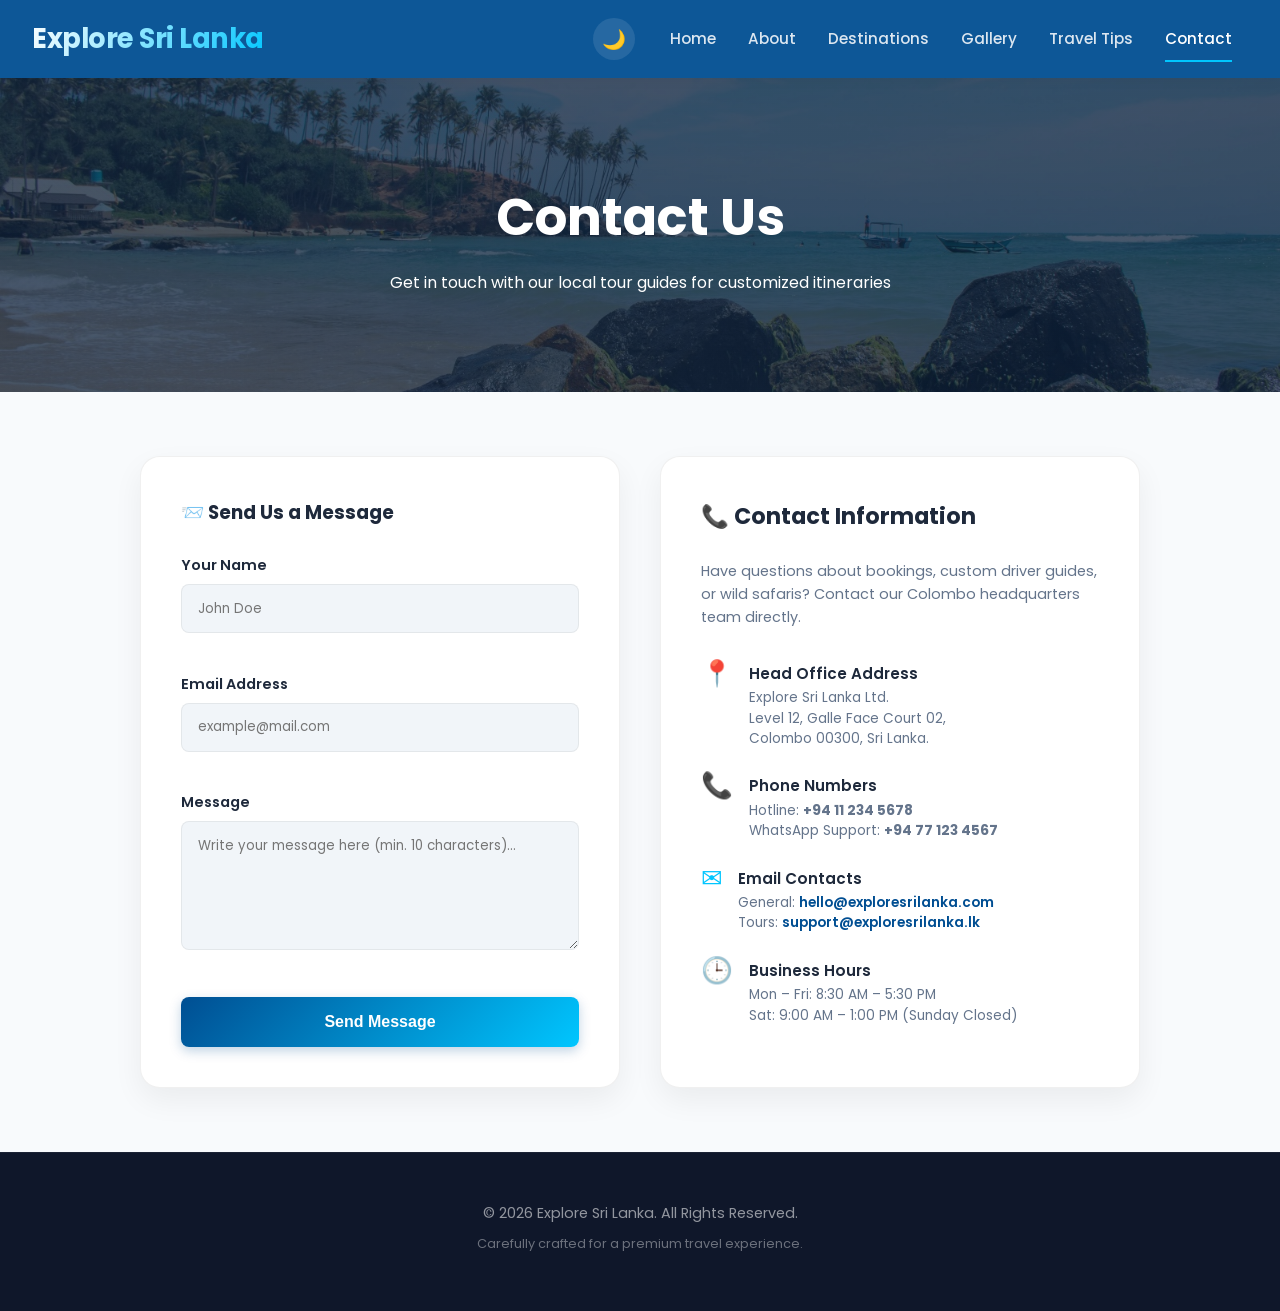
==== contact.html @ b4c58110 "Add files via upload" ====
<!doctype html>
<html lang="en">
  <head>
    <meta charset="UTF-8" />
    <meta name="viewport" content="width=device-width, initial-scale=1.0" />
    <meta name="description" content="Contact Us - Explore Sri Lanka. Get in touch for custom travel plans, itineraries, phone support, or direct email inquiries." />
    <title>Contact Us - Explore Sri Lanka</title>
    <link
      href="https://fonts.googleapis.com/css2?family=Poppins:wght@300;400;500;600;700;800&family=Outfit:wght@400;600;700;800&family=Inter:wght@300;400;500;600&display=swap"
      rel="stylesheet"
    />
    <link rel="stylesheet" href="css/style.css" />
    <script src="js/script.js" defer></script>
  </head>
  <body>
    <header>
      <h1>Explore Sri Lanka</h1>
      <div class="header-actions">
        <button
          class="menu-toggle"
          onclick="toggleMenu()"
          aria-label="Toggle navigation"
        >
          ☰
        </button>
        <nav id="nav-menu">
          <a href="index.html">Home</a>
          <a href="about.html">About</a>
          <a href="destinations.html">Destinations</a>
          <a href="gallery.html">Gallery</a>
          <a href="travel-tips.html">Travel Tips</a>
          <a href="contact.html" class="active">Contact</a>
        </nav>
      </div>
    </header>

    <section class="page-banner">
      <h2>Contact Us</h2>
      <p>Get in touch with our local tour guides for customized itineraries</p>
    </section>

    <main class="main-content">
      <div style="display: grid; grid-template-columns: repeat(auto-fit, minmax(320px, 1fr)); gap: 2.5rem; align-items: stretch; max-width: 1000px; margin: 0 auto;">
        
        <!-- Upgraded Contact Form -->
        <form style="margin: 0; width: 100%; max-width: 100%;">
          <h3 style="margin-bottom: 1.5rem; font-weight: 700;">📨 Send Us a Message</h3>
          <div class="form-group" style="margin-bottom: 1.2rem;">
            <label for="name">Your Name</label>
            <input type="text" id="name" placeholder="John Doe" required />
          </div>

          <div class="form-group" style="margin-bottom: 1.2rem;">
            <label for="email">Email Address</label>
            <input
              type="email"
              id="email"
              placeholder="example@mail.com"
              required
            />
          </div>

          <div class="form-group" style="margin-bottom: 1.2rem;">
            <label for="message">Message</label>
            <textarea
              id="message"
              rows="5"
              placeholder="Write your message here (min. 10 characters)..."
              required
            ></textarea>
          </div>

          <button type="submit">Send Message</button>
        </form>

        <!-- Contact Details Card -->
        <div class="card" style="padding: 2.5rem; display: flex; flex-direction: column; justify-content: space-between;">
          <div>
            <h3 style="margin-bottom: 1.5rem; font-weight: 700;">📞 Contact Information</h3>
            <p style="color: var(--text-muted); margin-bottom: 2rem; font-size: 0.9rem; line-height: 1.6;">Have questions about bookings, custom driver guides, or wild safaris? Contact our Colombo headquarters team directly.</p>
            
            <div style="display: flex; flex-direction: column; gap: 1.5rem;">
              <div style="display: flex; gap: 1rem; align-items: flex-start;">
                <span style="font-size: 1.6rem; line-height: 1; color: var(--brand-secondary);">📍</span>
                <div>
                  <h4 style="font-weight: 600; font-size: 0.95rem; margin-bottom: 0.1rem;">Head Office Address</h4>
                  <p style="color: var(--text-muted); font-size: 0.85rem; line-height: 1.5;">
                    Explore Sri Lanka Ltd.<br />
                    Level 12, Galle Face Court 02,<br />
                    Colombo 00300, Sri Lanka.
                  </p>
                </div>
              </div>

              <div style="display: flex; gap: 1rem; align-items: flex-start;">
                <span style="font-size: 1.6rem; line-height: 1; color: var(--brand-secondary);">📞</span>
                <div>
                  <h4 style="font-weight: 600; font-size: 0.95rem; margin-bottom: 0.1rem;">Phone Numbers</h4>
                  <p style="color: var(--text-muted); font-size: 0.85rem; line-height: 1.5;">
                    Hotline: <strong>+94 11 234 5678</strong><br />
                    WhatsApp Support: <strong>+94 77 123 4567</strong>
                  </p>
                </div>
              </div>

              <div style="display: flex; gap: 1rem; align-items: flex-start;">
                <span style="font-size: 1.6rem; line-height: 1; color: var(--brand-secondary);">✉️</span>
                <div>
                  <h4 style="font-weight: 600; font-size: 0.95rem; margin-bottom: 0.1rem;">Email Contacts</h4>
                  <p style="color: var(--text-muted); font-size: 0.85rem; line-height: 1.5;">
                    General: <a href="mailto:hello@exploresrilanka.com" style="color: var(--brand-primary); text-decoration: none; font-weight: 600;">hello@exploresrilanka.com</a><br />
                    Tours: <a href="mailto:support@exploresrilanka.lk" style="color: var(--brand-primary); text-decoration: none; font-weight: 600;">support@exploresrilanka.lk</a>
                  </p>
                </div>
              </div>

              <div style="display: flex; gap: 1rem; align-items: flex-start;">
                <span style="font-size: 1.6rem; line-height: 1; color: var(--brand-secondary);">🕒</span>
                <div>
                  <h4 style="font-weight: 600; font-size: 0.95rem; margin-bottom: 0.1rem;">Business Hours</h4>
                  <p style="color: var(--text-muted); font-size: 0.85rem; line-height: 1.5;">
                    Mon – Fri: 8:30 AM – 5:30 PM<br />
                    Sat: 9:00 AM – 1:00 PM (Sunday Closed)
                  </p>
                </div>
              </div>
            </div>
          </div>
        </div>

      </div>
    </main>

    <footer>
      <p>© 2026 Explore Sri Lanka. All Rights Reserved.</p>
      <p style="font-size: 0.8rem; opacity: 0.7; margin-top: 0.5rem;">Carefully crafted for a premium travel experience.</p>
    </footer>
  </body>
</html>
---- css/style.css ----
/* ==========================================================================
   1. VARIABLES, THEMES & MASTER TOKENS
   ========================================================================== */
:root {
  --brand-primary: #004e92;
  --brand-secondary: #00c6ff;
  --brand-gradient: linear-gradient(135deg, #004e92, #00c6ff);
  --brand-gradient-hover: linear-gradient(135deg, #003c71, #00b4e6);
  --bg-global: #f8fafc;
  --bg-card: #ffffff;
  --bg-input: #f1f5f9;
  --text-main: #1e293b;
  --text-muted: #64748b;
  --text-light: #ffffff;
  --border-color: rgba(0, 0, 0, 0.06);
  
  --shadow-sm: 0 4px 12px rgba(0, 0, 0, 0.03);
  --shadow-md: 0 12px 30px rgba(0, 0, 0, 0.06);
  --shadow-lg: 0 24px 50px rgba(0, 0, 0, 0.12);

  --radius-inner: 8px;
  --radius-box: 20px;
  --radius-full: 100px;
  
  --curve-smooth: cubic-bezier(0.4, 0, 0.2, 1);
  --anim-fast: 0.25s;
  --anim-slow: 0.5s;
}

[data-theme="dark"] {
  --bg-global: #0f172a;
  --bg-card: #1e293b;
  --bg-input: #0f172a;
  --text-main: #f8fafc;
  --text-muted: #94a3b8;
  --border-color: rgba(255, 255, 255, 0.08);
  
  --shadow-sm: 0 4px 12px rgba(0, 0, 0, 0.2);
  --shadow-md: 0 12px 36px rgba(0, 0, 0, 0.3);
  --shadow-lg: 0 24px 60px rgba(0, 0, 0, 0.45);
}

/* ==========================================================================
   2. SYSTEM RESETS & GENERALS
   ========================================================================== */
*, *::before, *::after {
  margin: 0;
  padding: 0;
  box-sizing: border-box;
}

html {
  scroll-behavior: smooth;
}

body {
  background-color: var(--bg-global);
  color: var(--text-main);
  font-family: 'Poppins', system-ui, -apple-system, sans-serif;
  line-height: 1.7;
  -webkit-font-smoothing: antialiased;
  transition: background-color var(--anim-fast) var(--curve-smooth), color var(--anim-fast) var(--curve-smooth);
}

/* Scrollbar Customization */
::-webkit-scrollbar {
  width: 10px;
  height: 10px;
}
::-webkit-scrollbar-track {
  background: var(--bg-global);
}
::-webkit-scrollbar-thumb {
  background: var(--text-muted);
  border-radius: var(--radius-full);
  border: 3px solid var(--bg-global);
}
::-webkit-scrollbar-thumb:hover {
  background: var(--brand-primary);
}

/* ==========================================================================
   3. STICKY GLASS-HEADER, THEME SWITCH & NAVIGATION
   ========================================================================== */
header { 
  background: rgba(0, 78, 146, 0.95);
  backdrop-filter: blur(16px);
  -webkit-backdrop-filter: blur(16px);
  color: var(--text-light);
  padding: 1rem 2rem;
  position: sticky;
  top: 0;
  z-index: 1000;
  box-shadow: var(--shadow-sm);
  display: flex;
  justify-content: space-between;
  align-items: center;
  transition: background var(--anim-fast);
}

[data-theme="dark"] header {
  background: rgba(15, 23, 42, 0.9);
  border-bottom: 1px solid var(--border-color);
}

header h1 {
  font-size: clamp(1.3rem, 3vw, 1.7rem);
  font-weight: 700;
  letter-spacing: -0.5px;
  background: linear-gradient(120deg, #ffffff, var(--brand-secondary));
  -webkit-background-clip: text;
  -webkit-text-fill-color: transparent;
}

.header-actions {
  display: flex;
  align-items: center;
  gap: 1.2rem;
}

.theme-toggle {
  background: rgba(255, 255, 255, 0.1);
  border: none;
  border-radius: 50%;
  width: 42px;
  height: 42px;
  display: flex;
  align-items: center;
  justify-content: center;
  cursor: pointer;
  color: var(--text-light);
  font-size: 1.2rem;
  transition: background var(--anim-fast), transform var(--anim-fast);
}

.theme-toggle:hover {
  background: rgba(255, 255, 255, 0.2);
  transform: scale(1.05);
}

.theme-toggle:active {
  transform: scale(0.95);
}

.menu-toggle {
  display: block; 
  background: none;
  border: none;
  color: var(--text-light);
  font-size: 1.8rem;
  cursor: pointer;
  padding: 0.2rem 0.6rem;
  transition: transform var(--anim-fast);
}

.menu-toggle:active {
  transform: scale(0.9);
}

nav {
  display: none; 
  flex-direction: column;
  position: absolute;
  top: 100%;
  left: 0;
  width: 100%;
  background: rgba(0, 78, 146, 0.98);
  padding: 1rem 0;
  box-shadow: var(--shadow-md);
  z-index: 999;
}

[data-theme="dark"] nav {
  background: rgba(30, 41, 59, 0.98);
}

nav.show {
  display: flex !important;
}

nav a {
  color: rgba(255, 255, 255, 0.85);
  text-decoration: none;
  padding: 0.8rem 2rem;
  font-weight: 500;
  font-size: 0.95rem;
  width: 100%;
  display: block;
  position: relative;
  transition: color var(--anim-fast), background var(--anim-fast);
}

nav a:hover, nav a.active {
  color: var(--text-light);
  background: rgba(255, 255, 255, 0.08);
}

/* ==========================================================================
   4. HOMEPAGE COMPONENTS (HERO, EXPERIENCES)
   ========================================================================== */
.hero {
  background: linear-gradient(rgba(15, 23, 42, 0.55), rgba(15, 23, 42, 0.75)),
              url('../images/hero.jpeg') center / cover no-repeat;
  height: 90vh;
  min-height: 500px;
  display: flex;
  flex-direction: column;
  justify-content: center;
  align-items: center;
  text-align: center;
  color: var(--text-light);
  padding: 2rem;
  position: relative;
  overflow: hidden;
  animation: bgZoom 25s infinite alternate var(--curve-smooth);
}

@keyframes bgZoom {
  0% { background-size: cover; background-position: center; }
  100% { background-size: 105%; background-position: center; }
}

@media (max-width: 768px) {
  .hero {
    height: 80vh; 
    min-height: 450px;
    animation: none; 
    background-attachment: scroll; 
}
}

.hero h2 {
  font-size: clamp(2.5rem, 7vw, 4.2rem);
  font-weight: 800;
  line-height: 1.15;
  margin-bottom: 1rem;
  letter-spacing: -1px;
  animation: fadeInUp 1s ease both;
}

.hero p {
  font-size: clamp(1rem, 2.5vw, 1.3rem);
  color: rgba(255, 255, 255, 0.95);
  max-width: 700px;
  margin-bottom: 2rem;
  animation: fadeInUp 1s ease both 0.2s;
}

.hero-subtitle {
  font-size: 1rem;
  color: var(--brand-secondary);
  font-weight: 600;
  text-transform: uppercase;
  letter-spacing: 3px;
  margin-bottom: 0.5rem;
  animation: fadeInUp 1s ease both;
}

.hero-scroll-btn {
  position: absolute;
  bottom: 2rem;
  left: 50%;
  transform: translateX(-50%);
  color: var(--text-light);
  font-size: 1.8rem;
  text-decoration: none;
  animation: bounce 2s infinite;
  opacity: 0.8;
  transition: opacity var(--anim-fast);
}

.hero-scroll-btn:hover {
  opacity: 1;
}

@keyframes bounce {
  0%, 20%, 50%, 80%, 100% { transform: translateY(0) translateX(-50%); }
  40% { transform: translateY(-10px) translateX(-50%); }
  60% { transform: translateY(-5px) translateX(-50%); }
}

/* Page Banner */
.page-banner {
  text-align: center;
  padding: 6rem 1.5rem;
  background: linear-gradient(rgba(11, 31, 58, 0.75), rgba(11, 31, 58, 0.75)),
              url('../images/heroo.jpeg') center/cover no-repeat;
  color: var(--text-light);
}

.page-banner h2 {
  font-size: clamp(2.2rem, 5vw, 3.2rem);
  font-weight: 700;
  margin-bottom: 0.5rem;
}

/* Button style used as utility across pages */
.planner-btn {
  width: 100%;
  padding: 1rem;
  background: var(--brand-gradient);
  color: var(--text-light);
  border: none;
  border-radius: var(--radius-inner);
  font-weight: 600;
  font-size: 1rem;
  cursor: pointer;
  transition: transform var(--anim-fast), box-shadow var(--anim-fast);
  box-shadow: 0 4px 15px rgba(0, 78, 146, 0.2);
}

.planner-btn:hover {
  transform: translateY(-2px);
  box-shadow: 0 6px 20px rgba(0, 198, 255, 0.35);
}

/* Experiences Category Section */
.section-title {
  text-align: center;
  font-size: 2.2rem;
  font-weight: 700;
  margin-bottom: 3rem;
  position: relative;
}

.section-title::after {
  content: "";
  display: block;
  width: 60px;
  height: 3px;
  background: var(--brand-gradient);
  margin: 0.8rem auto 0 auto;
  border-radius: var(--radius-full);
}

.exp-grid {
  display: grid;
  grid-template-columns: repeat(auto-fit, minmax(260px, 1fr));
  gap: 2rem;
}

.exp-card {
  position: relative;
  height: 380px;
  border-radius: var(--radius-box);
  overflow: hidden;
  box-shadow: var(--shadow-md);
  cursor: pointer;
}

.exp-img {
  width: 100%;
  height: 100%;
  object-fit: cover;
  transition: transform var(--anim-slow) var(--curve-smooth);
}

.exp-card:hover .exp-img {
  transform: scale(1.08);
}

.exp-overlay {
  position: absolute;
  bottom: 0;
  left: 0;
  width: 100%;
  height: 100%;
  background: linear-gradient(to top, rgba(15, 23, 42, 0.9) 15%, rgba(15, 23, 42, 0.2));
  display: flex;
  flex-direction: column;
  justify-content: flex-end;
  padding: 2rem;
  color: var(--text-light);
}

.exp-overlay h3 {
  font-size: 1.5rem;
  margin-bottom: 0.5rem;
}

.exp-overlay p {
  font-size: 0.9rem;
  opacity: 0.9;
  line-height: 1.5;
  transform: translateY(10px);
  transition: transform var(--anim-fast) var(--curve-smooth), opacity var(--anim-fast);
}

.exp-card:hover .exp-overlay p {
  transform: translateY(0);
}

/* ==========================================================================
   5. GRID DESIGNS, CARD MODULES, FILTERS, & SEARCH BAR
   ========================================================================== */
main, .main-content, .about-container {
  padding: 4rem 1.5rem;
  max-width: 1200px;
  margin: 0 auto;
}

.search-filter-wrapper {
  display: flex;
  flex-direction: column;
  gap: 1.5rem;
  margin-bottom: 3rem;
  align-items: center;
}

.search-box {
  width: 100%;
  max-width: 500px;
  position: relative;
}

.search-box input {
  width: 100%;
  padding: 1rem 1.5rem;
  border-radius: var(--radius-full);
  border: 1px solid var(--border-color);
  background-color: var(--bg-card);
  color: var(--text-main);
  outline: none;
  font-family: inherit;
  font-size: 1rem;
  box-shadow: var(--shadow-sm);
  transition: border var(--anim-fast), box-shadow var(--anim-fast);
}

.search-box input:focus {
  border-color: var(--brand-secondary);
  box-shadow: 0 0 0 4px rgba(0, 198, 255, 0.15);
}

.filters-container {
  display: flex;
  flex-wrap: wrap;
  gap: 0.8rem;
  justify-content: center;
}

.filter-btn {
  background: var(--bg-card);
  color: var(--text-main);
  border: 1px solid var(--border-color);
  padding: 0.6rem 1.4rem;
  border-radius: var(--radius-full);
  font-weight: 500;
  font-size: 0.9rem;
  cursor: pointer;
  box-shadow: var(--shadow-sm);
  transition: all var(--anim-fast) var(--curve-smooth);
}

.filter-btn:hover {
  transform: translateY(-2px);
  border-color: var(--brand-secondary);
}

.filter-btn.active {
  background: var(--brand-gradient);
  color: var(--text-light);
  border-color: transparent;
  box-shadow: 0 4px 12px rgba(0, 198, 255, 0.3);
}

.cards {
  display: grid;
  grid-template-columns: repeat(auto-fit, minmax(320px, 1fr));
  gap: 2.5rem;
}

.card {
  background: var(--bg-card);
  padding: 1.5rem;
  border-radius: var(--radius-box);
  box-shadow: var(--shadow-md);
  border: 1px solid var(--border-color);
  display: flex;
  flex-direction: column;
  transition: transform var(--anim-slow) var(--curve-smooth), box-shadow var(--anim-slow) var(--curve-smooth), border-color var(--anim-slow) var(--curve-smooth);
}

.card:hover {
  transform: translateY(-6px);
  box-shadow: var(--shadow-lg);
  border-color: rgba(0, 198, 255, 0.25);
}

.card img {
  width: 100%;
  height: 220px;
  object-fit: cover;
  border-radius: calc(var(--radius-box) - 6px);
  margin-bottom: 1.2rem;
}

.card h3 {
  font-size: 1.4rem;
  margin-bottom: 0.3rem;
  font-weight: 700;
}

.card-subtitle {
  color: var(--brand-primary);
  font-weight: 600;
  font-size: 0.9rem;
  margin-bottom: 0.8rem;
}

[data-theme="dark"] .card-subtitle {
  color: var(--brand-secondary);
}

.card-desc {
  color: var(--text-muted);
  font-size: 0.95rem;
  margin-bottom: 1.5rem;
  flex-grow: 1;
}

.card-action-btn {
  padding: 0.8rem;
  background: var(--bg-input);
  color: var(--text-main);
  border: 1px solid var(--border-color);
  border-radius: var(--radius-inner);
  cursor: pointer;
  font-weight: 600;
  text-align: center;
  transition: all var(--anim-fast);
}

.card-action-btn:hover {
  background: var(--brand-gradient);
  color: var(--text-light);
  border-color: transparent;
}

.card:target {
  border: 2px solid var(--brand-secondary);
  background: #f0faff;
  animation: pulseHighlight 2s infinite;
}

[data-theme="dark"] .card:target {
  background: #1e293b;
}

/* ==========================================================================
   6. RESPONSIVE COMPACT GALLERY MODULE & LIGHTBOX
   ========================================================================== */
.gallery {
  display: grid;
  grid-template-columns: repeat(auto-fit, minmax(280px, 1fr));
  gap: 1.8rem;
}

.gallery-item {
  overflow: hidden;
  border-radius: var(--radius-box);
  box-shadow: var(--shadow-sm);
  cursor: pointer;
  position: relative;
  height: 250px;
}

.gallery-item img {
  width: 100%;
  height: 100%;
  object-fit: cover;
  display: block;
  transition: transform var(--anim-slow) var(--curve-smooth);
}

.gallery-item:hover img {
  transform: scale(1.06);
}

.gallery-overlay {
  position: absolute;
  bottom: 0;
  left: 0;
  width: 100%;
  padding: 1rem 1.5rem;
  background: linear-gradient(to top, rgba(15, 23, 42, 0.85), rgba(15, 23, 42, 0));
  color: var(--text-light);
  opacity: 0;
  transition: opacity var(--anim-fast);
  display: flex;
  align-items: flex-end;
}

.gallery-item:hover .gallery-overlay {
  opacity: 1;
}

.gallery-overlay h4 {
  font-size: 1rem;
  font-weight: 600;
}

/* Lightbox Modal */
.lightbox {
  position: fixed;
  top: 0;
  left: 0;
  width: 100%;
  height: 100%;
  background: rgba(15, 23, 42, 0.95);
  z-index: 2000;
  display: none;
  align-items: center;
  justify-content: center;
  opacity: 0;
  transition: opacity var(--anim-fast) ease;
}

.lightbox.active {
  display: flex;
  opacity: 1;
}

.lightbox-content-wrapper {
  position: relative;
  max-width: 90%;
  max-height: 80%;
  display: flex;
  flex-direction: column;
  align-items: center;
}

.lightbox img {
  max-width: 100%;
  max-height: 70vh;
  object-fit: contain;
  border-radius: var(--radius-inner);
  box-shadow: var(--shadow-lg);
  transform: scale(0.95);
  transition: transform var(--anim-fast) var(--curve-smooth);
}

.lightbox.active img {
  transform: scale(1);
}

.lightbox-caption {
  color: var(--text-light);
  margin-top: 1rem;
  font-size: 1.1rem;
  font-weight: 500;
  text-align: center;
}

.lightbox-close {
  position: absolute;
  top: -45px;
  right: 0;
  background: none;
  border: none;
  color: var(--text-light);
  font-size: 2.2rem;
  cursor: pointer;
}

.lightbox-nav {
  position: absolute;
  top: 50%;
  transform: translateY(-50%);
  background: rgba(255, 255, 255, 0.1);
  border: none;
  color: var(--text-light);
  font-size: 2rem;
  width: 50px;
  height: 50px;
  border-radius: 50%;
  display: flex;
  align-items: center;
  justify-content: center;
  cursor: pointer;
  transition: background var(--anim-fast);
}

.lightbox-nav:hover {
  background: rgba(255, 255, 255, 0.2);
}

.lightbox-prev {
  left: -70px;
}

.lightbox-next {
  right: -70px;
}

@media (max-width: 768px) {
  .lightbox-prev { left: 10px; }
  .lightbox-next { right: 10px; }
  .lightbox-close { right: 10px; top: 10px; }
}

/* ==========================================================================
   7. MODAL DETAILED VIEWS
   ========================================================================== */
.modal {
  position: fixed;
  top: 0;
  left: 0;
  width: 100%;
  height: 100%;
  background: rgba(15, 23, 42, 0.5);
  backdrop-filter: blur(8px);
  -webkit-backdrop-filter: blur(8px);
  z-index: 2000;
  display: none;
  align-items: center;
  justify-content: center;
  padding: 1.5rem;
}

.modal.active {
  display: flex;
}

.modal-content {
  background: var(--bg-card);
  max-width: 600px;
  width: 100%;
  border-radius: var(--radius-box);
  box-shadow: var(--shadow-lg);
  border: 1px solid var(--border-color);
  padding: 2.5rem;
  position: relative;
  transform: translateY(30px);
  opacity: 0;
  transition: transform var(--anim-fast) var(--curve-smooth), opacity var(--anim-fast);
}

.modal.active .modal-content {
  transform: translateY(0);
  opacity: 1;
}

.modal-close {
  position: absolute;
  top: 1rem;
  right: 1.2rem;
  background: none;
  border: none;
  font-size: 1.8rem;
  color: var(--text-muted);
  cursor: pointer;
  transition: color var(--anim-fast);
}

.modal-close:hover {
  color: var(--text-main);
}

.modal-title {
  font-size: 1.8rem;
  font-weight: 700;
  margin-bottom: 0.5rem;
}

.modal-meta-grid {
  display: grid;
  grid-template-columns: repeat(2, 1fr);
  gap: 1rem;
  margin: 1.5rem 0;
  background: var(--bg-global);
  padding: 1rem;
  border-radius: var(--radius-inner);
  border: 1px solid var(--border-color);
}

.meta-item {
  display: flex;
  flex-direction: column;
}

.meta-item span:first-child {
  font-size: 0.8rem;
  text-transform: uppercase;
  color: var(--text-muted);
  font-weight: 600;
}

.meta-item span:last-child {
  font-weight: 600;
  font-size: 0.95rem;
}

.modal-section-title {
  font-weight: 700;
  font-size: 1.1rem;
  margin-top: 1.5rem;
  margin-bottom: 0.5rem;
}

.modal-list {
  list-style: none;
}

.modal-list li {
  padding: 0.4rem 0;
  display: flex;
  align-items: center;
  gap: 0.5rem;
}

.modal-list li::before {
  content: "✓";
  color: var(--brand-secondary);
  font-weight: bold;
}

/* ==========================================================================
   8. ABOUT PAGE SPECIAL LAYOUT ELEMENTS
   ========================================================================== */
.about-grid, .about-grid-secondary {
  display: grid;
  grid-template-columns: repeat(auto-fit, minmax(320px, 1fr));
  gap: 2.5rem;
  margin-bottom: 3rem;
}

.icon-badge {
  background: rgba(0, 198, 255, 0.1);
  padding: 4px 8px;
  border-radius: var(--radius-inner);
  color: var(--brand-primary);
}

[data-theme="dark"] .icon-badge {
  color: var(--brand-secondary);
}

.styled-list {
  list-style: none;
}

.styled-list li {
  padding: 0.8rem 0;
  border-bottom: 1px dashed var(--border-color);
}

.styled-list li:last-child {
  border-bottom: none;
}

/* ==========================================================================
   ABOUT PAGE — Dedicated Styles
   ========================================================================== */

/* ─── MAIN WRAPPER ───────────────────────────────────────────────────────── */
.about-main {
  max-width: 1200px;
  margin: 0 auto;
  padding: 3rem 2rem 4rem;
}

/* ─── WELCOME INTRO ──────────────────────────────────────────────────────── */
.about-intro {
  text-align: center;
  max-width: 760px;
  margin: 0 auto 4rem;
}

.about-intro p {
  font-size: clamp(1rem, 2vw, 1.1rem);
  color: var(--text-muted);
  line-height: 1.95;
}

.about-intro strong {
  color: var(--brand-primary);
  font-weight: 700;
}

/* ─── SECTION LABELS ─────────────────────────────────────────────────────── */
.about-section-label {
  font-size: 0.78rem;
  font-weight: 700;
  letter-spacing: 0.14em;
  text-transform: uppercase;
  color: var(--brand-primary);
  margin-bottom: 0.6rem;
}

/* ─── STORY / MISSION / VISION ───────────────────────────────────────────── */
.smv-section {
  display: grid;
  grid-template-columns: 1fr 1fr;
  gap: 1.5rem;
  margin-bottom: 4rem;
}

.smv-right {
  display: flex;
  flex-direction: column;
  gap: 1.5rem;
}

.smv-card {
  background: var(--bg-card);
  border: 1px solid var(--border-color);
  border-radius: 20px;
  padding: 2.2rem;
  box-shadow: var(--shadow-md);
  transition: transform 0.3s ease, box-shadow 0.3s ease;
  position: relative;
  overflow: hidden;
}

.smv-card::before {
  content: "";
  position: absolute;
  top: 0;
  left: 0;
  right: 0;
  height: 3px;
  background: var(--brand-gradient);
  border-radius: 20px 20px 0 0;
}

.smv-card:hover {
  transform: translateY(-5px);
  box-shadow: 0 20px 50px rgba(0, 0, 0, 0.1);
}

.smv-icon-wrap {
  font-size: 2rem;
  margin-bottom: 1rem;
  display: inline-flex;
  align-items: center;
  justify-content: center;
  background: rgba(0, 78, 146, 0.08);
  border-radius: 14px;
  width: 58px;
  height: 58px;
}

.smv-card h3 {
  font-size: 1.3rem;
  font-weight: 700;
  color: var(--text-main);
  margin-bottom: 0.75rem;
}

.smv-card p {
  font-size: 0.92rem;
  color: var(--text-muted);
  line-height: 1.85;
}

.smv-story {
  display: flex;
  flex-direction: column;
  justify-content: center;
}

/* ─── WHY CHOOSE US ──────────────────────────────────────────────────────── */
.why-section {
  margin: 0 0 2rem;
  border-radius: 24px;
  background: var(--brand-gradient);
  padding: 4rem 3rem;
  position: relative;
  overflow: hidden;
  box-shadow: 0 20px 60px rgba(0, 78, 146, 0.3);
}

.why-section::before {
  content: "";
  position: absolute;
  top: -60px;
  right: -60px;
  width: 280px;
  height: 280px;
  border-radius: 50%;
  background: rgba(255, 255, 255, 0.06);
  pointer-events: none;
}

.why-section::after {
  content: "";
  position: absolute;
  bottom: -80px;
  left: -40px;
  width: 220px;
  height: 220px;
  border-radius: 50%;
  background: rgba(255, 255, 255, 0.04);
  pointer-events: none;
}

.why-inner {
  display: grid;
  grid-template-columns: 1fr 1.4fr;
  gap: 3rem;
  align-items: center;
  position: relative;
  z-index: 1;
}

.why-checklist {
  display: flex;
  flex-direction: column;
  gap: 1rem;
}

.why-item {
  display: flex;
  align-items: flex-start;
  gap: 1rem;
  color: rgba(255, 255, 255, 0.93);
  font-size: 0.94rem;
  line-height: 1.6;
  background: rgba(255, 255, 255, 0.08);
  backdrop-filter: blur(6px);
  padding: 0.95rem 1.2rem;
  border-radius: 12px;
  border: 1px solid rgba(255, 255, 255, 0.12);
  transition: background 0.25s ease, transform 0.25s ease;
}

.why-item:hover {
  background: rgba(255, 255, 255, 0.15);
  transform: translateX(5px);
}

.why-check {
  display: inline-flex;
  align-items: center;
  justify-content: center;
  width: 26px;
  height: 26px;
  border-radius: 50%;
  background: rgba(255, 255, 255, 0.25);
  color: #fff;
  font-size: 0.8rem;
  font-weight: 700;
  flex-shrink: 0;
  margin-top: 1px;
}

/* ─── RESPONSIVE ─────────────────────────────────────────────────────────── */
@media (max-width: 900px) {
  .smv-section {
    grid-template-columns: 1fr;
  }

  .why-inner {
    grid-template-columns: 1fr;
    gap: 2rem;
  }
}

@media (max-width: 580px) {
  .about-main {
    padding: 2rem 1.3rem 3rem;
  }

  .why-section {
    padding: 2.5rem 1.5rem;
  }
}


/* ==========================================================================
   9. TRAVEL TIPS FAQ ACCORDION & CURRENCY CONVERTER
   ========================================================================== */
/* FAQ Accordion */
.accordion {
  display: flex;
  flex-direction: column;
  gap: 1rem;
}

.accordion-item {
  background: var(--bg-card);
  border-radius: var(--radius-inner);
  border: 1px solid var(--border-color);
  overflow: hidden;
  box-shadow: var(--shadow-sm);
  transition: border-color var(--anim-fast);
}

.accordion-item:hover {
  border-color: var(--brand-secondary);
}

.accordion-header {
  width: 100%;
  padding: 1.2rem 1.5rem;
  background: none;
  border: none;
  text-align: left;
  font-size: 1.05rem;
  font-weight: 600;
  color: var(--text-main);
  cursor: pointer;
  display: flex;
  justify-content: space-between;
  align-items: center;
  outline: none;
  font-family: inherit;
}

.accordion-icon {
  font-size: 1.2rem;
  transition: transform var(--anim-fast);
}

.accordion-content {
  max-height: 0;
  overflow: hidden;
  transition: max-height var(--anim-fast) var(--curve-smooth);
  background-color: var(--bg-global);
}

.accordion-body {
  padding: 1.2rem 1.5rem;
  font-size: 0.95rem;
  color: var(--text-muted);
  border-top: 1px solid var(--border-color);
}

.accordion-item.active .accordion-content {
  max-height: 250px;
}

.accordion-item.active .accordion-icon {
  transform: rotate(45deg);
}

/* Currency Converter */
.converter-card {
  background: var(--bg-card);
  border-radius: var(--radius-box);
  padding: 2.5rem;
  box-shadow: var(--shadow-md);
  border: 1px solid var(--border-color);
}

.converter-grid {
  display: grid;
  grid-template-columns: 1fr 1fr;
  gap: 1rem;
  margin-bottom: 1.5rem;
}

.planner-field {
  display: flex;
  flex-direction: column;
  gap: 0.5rem;
}

.planner-field label {
  font-weight: 600;
  font-size: 0.9rem;
}

.planner-field select, .planner-field input {
  padding: 0.9rem;
  border: 1px solid var(--border-color);
  border-radius: var(--radius-inner);
  background-color: var(--bg-input);
  color: var(--text-main);
  outline: none;
  font-family: inherit;
  font-size: 0.95rem;
  transition: all var(--anim-fast);
}

.planner-field select:focus, .planner-field input:focus {
  border-color: var(--brand-secondary);
  box-shadow: 0 0 0 4px rgba(0, 198, 255, 0.15);
}

.converter-results {
  background: var(--bg-global);
  padding: 1.2rem;
  border-radius: var(--radius-inner);
  border: 1px solid var(--border-color);
  text-align: center;
  font-weight: 700;
  font-size: 1.2rem;
  color: var(--brand-primary);
}

[data-theme="dark"] .converter-results {
  color: var(--brand-secondary);
}

/* ==========================================================================
   10. INPUT CONTACT FORMS
   ========================================================================== */
form {
  max-width: 550px;
  margin: 0 auto;
  background: var(--bg-card);
  padding: 2.5rem;
  border-radius: var(--radius-box);
  box-shadow: var(--shadow-md);
  border: 1px solid var(--border-color);
}

form label {
  font-weight: 600;
  font-size: 0.9rem;
  display: block;
  margin-bottom: 0.4rem;
}

form input, form textarea, form select {
  width: 100%;
  margin: 0 0 1.2rem 0;
  padding: 0.85rem 1rem;
  border: 1px solid var(--border-color);
  border-radius: var(--radius-inner);
  font-family: inherit;
  background-color: var(--bg-input);
  color: var(--text-main);
  outline: none;
  transition: all var(--anim-fast) var(--curve-smooth);
}

form input:focus, form textarea:focus, form select:focus {
  border-color: var(--brand-secondary);
  background-color: var(--bg-card);
  box-shadow: 0 0 0 4px rgba(0, 198, 255, 0.15);
}

form button {
  width: 100%;
  padding: 1rem;
  background: var(--brand-gradient);
  color: var(--text-light);
  border: none;
  border-radius: var(--radius-inner);
  cursor: pointer;
  font-size: 1rem;
  font-weight: 600;
  box-shadow: 0 4px 12px rgba(0, 78, 146, 0.25);
  transition: all var(--anim-fast) var(--curve-smooth);
}

form button:hover {
  transform: translateY(-2px);
  box-shadow: 0 6px 16px rgba(0, 78, 146, 0.4);
}

/* Contact validation states */
.form-group {
  position: relative;
}

.form-error {
  color: #dc2626;
  font-size: 0.8rem;
  margin-top: -0.9rem;
  margin-bottom: 0.9rem;
  display: none;
}

.form-group.invalid input, .form-group.invalid textarea {
  border-color: #dc2626;
  box-shadow: 0 0 0 4px rgba(220, 38, 38, 0.1);
}

.form-group.valid input, .form-group.valid textarea {
  border-color: #16a34a;
  box-shadow: 0 0 0 4px rgba(22, 163, 74, 0.1);
}

/* ==========================================================================
   11. GLOBAL FOOTER
   ========================================================================== */
footer {
  text-align: center;
  padding: 3rem 2rem;
  background-color: #0f172a;
  color: rgba(255, 255, 255, 0.55);
  font-size: 0.9rem;
  border-top: 1px solid rgba(255, 255, 255, 0.05);
}

footer p {
  margin-bottom: 0.5rem;
}

/* ==========================================================================
   12. INTELLIGENT BREAKPOINTS & LAYOUT CORRECTIONS
   ========================================================================== */
@media (min-width: 768px) {
  .menu-toggle {
    display: none; 
  }

  nav {
    display: flex !important; 
    flex-direction: row;
    position: static;
    width: auto;
    background: none;
    padding: 0;
    box-shadow: none;
  }

  nav a {
    width: auto;
    padding: 0.4rem 0;
    margin: 0 1rem;
    display: inline-block;
    background: none !important;
  }
  
  nav a:hover, nav a.active {
    background: none;
  }

  nav a::after {
    content: "";
    position: absolute;
    left: 50%;
    bottom: -4px;
    width: 0;
    height: 2px;
    background: var(--brand-secondary);
    transition: width var(--anim-fast) var(--curve-smooth), left var(--anim-fast) var(--curve-smooth);
  }

  nav a:hover::after, nav a.active::after {
    width: 100%;
    left: 0;
  }
}

/* Scroll reveal animations */
.reveal {
  opacity: 0;
  transform: translateY(40px);
  transition: opacity 0.8s cubic-bezier(0.16, 1, 0.3, 1), transform 0.8s cubic-bezier(0.16, 1, 0.3, 1);
}

.reveal.active {
  opacity: 1;
  transform: translateY(0);
}

@keyframes fadeInUp {
  from {
    opacity: 0;
    transform: translateY(30px);
  }
  to {
    opacity: 1;
    transform: translateY(0);
  }
}

@keyframes pulseHighlight {
  0% { box-shadow: 0 0 0 0 rgba(0, 198, 255, 0.4); }
  70% { box-shadow: 0 0 0 12px rgba(0, 198, 255, 0); }
  100% { box-shadow: 0 0 0 0 rgba(0, 198, 255, 0); }
}
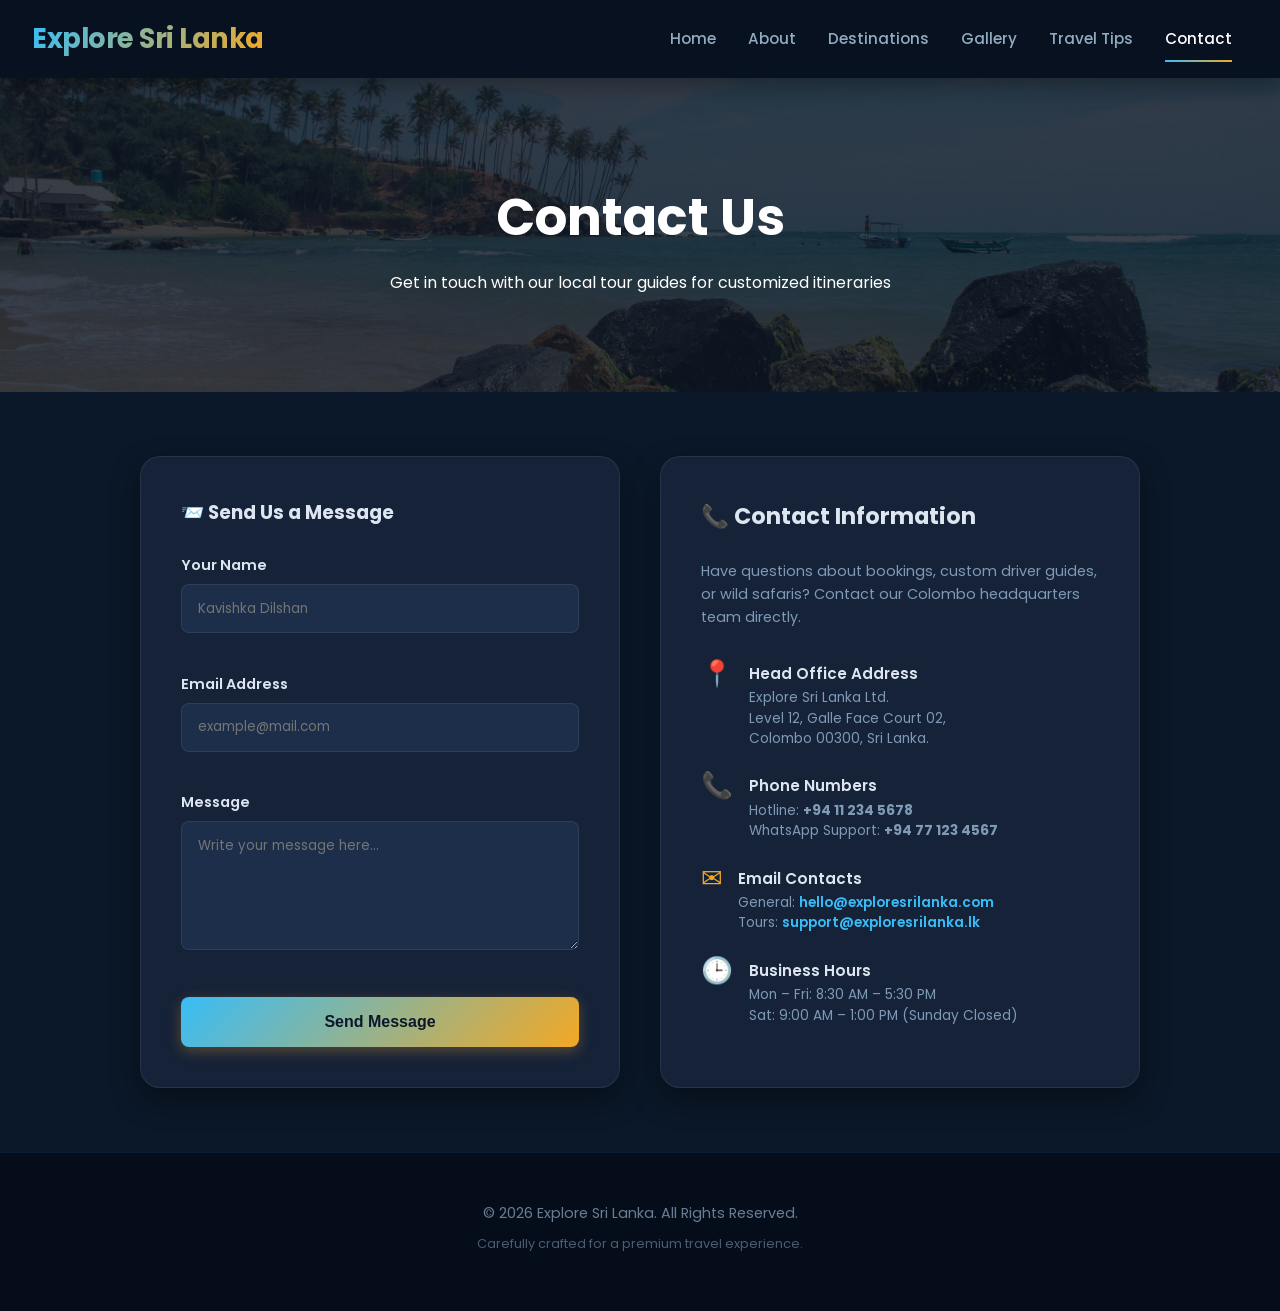
==== commit 3cdf67a3: "Update contact.html" ====
--- a/contact.html
+++ b/contact.html
@@ -3,7 +3,10 @@
   <head>
     <meta charset="UTF-8" />
     <meta name="viewport" content="width=device-width, initial-scale=1.0" />
-    <meta name="description" content="Contact Us - Explore Sri Lanka. Get in touch for custom travel plans, itineraries, phone support, or direct email inquiries." />
+    <meta
+      name="description"
+      content="Contact Us - Explore Sri Lanka. Get in touch for custom travel plans, itineraries, phone support, or direct email inquiries."
+    />
     <title>Contact Us - Explore Sri Lanka</title>
     <link
       href="https://fonts.googleapis.com/css2?family=Poppins:wght@300;400;500;600;700;800&family=Outfit:wght@400;600;700;800&family=Inter:wght@300;400;500;600&display=swap"
@@ -40,17 +43,32 @@
     </section>
 
     <main class="main-content">
-      <div style="display: grid; grid-template-columns: repeat(auto-fit, minmax(320px, 1fr)); gap: 2.5rem; align-items: stretch; max-width: 1000px; margin: 0 auto;">
-        
+      <div
+        style="
+          display: grid;
+          grid-template-columns: repeat(auto-fit, minmax(320px, 1fr));
+          gap: 2.5rem;
+          align-items: stretch;
+          max-width: 1000px;
+          margin: 0 auto;
+        "
+      >
         <!-- Upgraded Contact Form -->
-        <form style="margin: 0; width: 100%; max-width: 100%;">
-          <h3 style="margin-bottom: 1.5rem; font-weight: 700;">📨 Send Us a Message</h3>
-          <div class="form-group" style="margin-bottom: 1.2rem;">
+        <form style="margin: 0; width: 100%; max-width: 100%">
+          <h3 style="margin-bottom: 1.5rem; font-weight: 700">
+            📨 Send Us a Message
+          </h3>
+          <div class="form-group" style="margin-bottom: 1.2rem">
             <label for="name">Your Name</label>
-            <input type="text" id="name" placeholder="John Doe" required />
-          </div>
-
-          <div class="form-group" style="margin-bottom: 1.2rem;">
+            <input
+              type="text"
+              id="name"
+              placeholder="Kavishka Dilshan"
+              required
+            />
+          </div>
+
+          <div class="form-group" style="margin-bottom: 1.2rem">
             <label for="email">Email Address</label>
             <input
               type="email"
@@ -60,12 +78,12 @@
             />
           </div>
 
-          <div class="form-group" style="margin-bottom: 1.2rem;">
+          <div class="form-group" style="margin-bottom: 1.2rem">
             <label for="message">Message</label>
             <textarea
               id="message"
               rows="5"
-              placeholder="Write your message here (min. 10 characters)..."
+              placeholder="Write your message here..."
               required
             ></textarea>
           </div>
@@ -74,17 +92,58 @@
         </form>
 
         <!-- Contact Details Card -->
-        <div class="card" style="padding: 2.5rem; display: flex; flex-direction: column; justify-content: space-between;">
+        <div
+          class="card"
+          style="
+            padding: 2.5rem;
+            display: flex;
+            flex-direction: column;
+            justify-content: space-between;
+          "
+        >
           <div>
-            <h3 style="margin-bottom: 1.5rem; font-weight: 700;">📞 Contact Information</h3>
-            <p style="color: var(--text-muted); margin-bottom: 2rem; font-size: 0.9rem; line-height: 1.6;">Have questions about bookings, custom driver guides, or wild safaris? Contact our Colombo headquarters team directly.</p>
-            
-            <div style="display: flex; flex-direction: column; gap: 1.5rem;">
-              <div style="display: flex; gap: 1rem; align-items: flex-start;">
-                <span style="font-size: 1.6rem; line-height: 1; color: var(--brand-secondary);">📍</span>
-                <div>
-                  <h4 style="font-weight: 600; font-size: 0.95rem; margin-bottom: 0.1rem;">Head Office Address</h4>
-                  <p style="color: var(--text-muted); font-size: 0.85rem; line-height: 1.5;">
+            <h3 style="margin-bottom: 1.5rem; font-weight: 700">
+              📞 Contact Information
+            </h3>
+            <p
+              style="
+                color: var(--text-muted);
+                margin-bottom: 2rem;
+                font-size: 0.9rem;
+                line-height: 1.6;
+              "
+            >
+              Have questions about bookings, custom driver guides, or wild
+              safaris? Contact our Colombo headquarters team directly.
+            </p>
+
+            <div style="display: flex; flex-direction: column; gap: 1.5rem">
+              <div style="display: flex; gap: 1rem; align-items: flex-start">
+                <span
+                  style="
+                    font-size: 1.6rem;
+                    line-height: 1;
+                    color: var(--brand-secondary);
+                  "
+                  >📍</span
+                >
+                <div>
+                  <h4
+                    style="
+                      font-weight: 600;
+                      font-size: 0.95rem;
+                      margin-bottom: 0.1rem;
+                    "
+                  >
+                    Head Office Address
+                  </h4>
+                  <p
+                    style="
+                      color: var(--text-muted);
+                      font-size: 0.85rem;
+                      line-height: 1.5;
+                    "
+                  >
                     Explore Sri Lanka Ltd.<br />
                     Level 12, Galle Face Court 02,<br />
                     Colombo 00300, Sri Lanka.
@@ -92,33 +151,114 @@
                 </div>
               </div>
 
-              <div style="display: flex; gap: 1rem; align-items: flex-start;">
-                <span style="font-size: 1.6rem; line-height: 1; color: var(--brand-secondary);">📞</span>
-                <div>
-                  <h4 style="font-weight: 600; font-size: 0.95rem; margin-bottom: 0.1rem;">Phone Numbers</h4>
-                  <p style="color: var(--text-muted); font-size: 0.85rem; line-height: 1.5;">
+              <div style="display: flex; gap: 1rem; align-items: flex-start">
+                <span
+                  style="
+                    font-size: 1.6rem;
+                    line-height: 1;
+                    color: var(--brand-secondary);
+                  "
+                  >📞</span
+                >
+                <div>
+                  <h4
+                    style="
+                      font-weight: 600;
+                      font-size: 0.95rem;
+                      margin-bottom: 0.1rem;
+                    "
+                  >
+                    Phone Numbers
+                  </h4>
+                  <p
+                    style="
+                      color: var(--text-muted);
+                      font-size: 0.85rem;
+                      line-height: 1.5;
+                    "
+                  >
                     Hotline: <strong>+94 11 234 5678</strong><br />
                     WhatsApp Support: <strong>+94 77 123 4567</strong>
                   </p>
                 </div>
               </div>
 
-              <div style="display: flex; gap: 1rem; align-items: flex-start;">
-                <span style="font-size: 1.6rem; line-height: 1; color: var(--brand-secondary);">✉️</span>
-                <div>
-                  <h4 style="font-weight: 600; font-size: 0.95rem; margin-bottom: 0.1rem;">Email Contacts</h4>
-                  <p style="color: var(--text-muted); font-size: 0.85rem; line-height: 1.5;">
-                    General: <a href="mailto:hello@exploresrilanka.com" style="color: var(--brand-primary); text-decoration: none; font-weight: 600;">hello@exploresrilanka.com</a><br />
-                    Tours: <a href="mailto:support@exploresrilanka.lk" style="color: var(--brand-primary); text-decoration: none; font-weight: 600;">support@exploresrilanka.lk</a>
-                  </p>
-                </div>
-              </div>
-
-              <div style="display: flex; gap: 1rem; align-items: flex-start;">
-                <span style="font-size: 1.6rem; line-height: 1; color: var(--brand-secondary);">🕒</span>
-                <div>
-                  <h4 style="font-weight: 600; font-size: 0.95rem; margin-bottom: 0.1rem;">Business Hours</h4>
-                  <p style="color: var(--text-muted); font-size: 0.85rem; line-height: 1.5;">
+              <div style="display: flex; gap: 1rem; align-items: flex-start">
+                <span
+                  style="
+                    font-size: 1.6rem;
+                    line-height: 1;
+                    color: var(--brand-secondary);
+                  "
+                  >✉️</span
+                >
+                <div>
+                  <h4
+                    style="
+                      font-weight: 600;
+                      font-size: 0.95rem;
+                      margin-bottom: 0.1rem;
+                    "
+                  >
+                    Email Contacts
+                  </h4>
+                  <p
+                    style="
+                      color: var(--text-muted);
+                      font-size: 0.85rem;
+                      line-height: 1.5;
+                    "
+                  >
+                    General:
+                    <a
+                      href="mailto:hello@exploresrilanka.com"
+                      style="
+                        color: var(--brand-primary);
+                        text-decoration: none;
+                        font-weight: 600;
+                      "
+                      >hello@exploresrilanka.com</a
+                    ><br />
+                    Tours:
+                    <a
+                      href="mailto:support@exploresrilanka.lk"
+                      style="
+                        color: var(--brand-primary);
+                        text-decoration: none;
+                        font-weight: 600;
+                      "
+                      >support@exploresrilanka.lk</a
+                    >
+                  </p>
+                </div>
+              </div>
+
+              <div style="display: flex; gap: 1rem; align-items: flex-start">
+                <span
+                  style="
+                    font-size: 1.6rem;
+                    line-height: 1;
+                    color: var(--brand-secondary);
+                  "
+                  >🕒</span
+                >
+                <div>
+                  <h4
+                    style="
+                      font-weight: 600;
+                      font-size: 0.95rem;
+                      margin-bottom: 0.1rem;
+                    "
+                  >
+                    Business Hours
+                  </h4>
+                  <p
+                    style="
+                      color: var(--text-muted);
+                      font-size: 0.85rem;
+                      line-height: 1.5;
+                    "
+                  >
                     Mon – Fri: 8:30 AM – 5:30 PM<br />
                     Sat: 9:00 AM – 1:00 PM (Sunday Closed)
                   </p>
@@ -127,13 +267,14 @@
             </div>
           </div>
         </div>
-
       </div>
     </main>
 
     <footer>
       <p>© 2026 Explore Sri Lanka. All Rights Reserved.</p>
-      <p style="font-size: 0.8rem; opacity: 0.7; margin-top: 0.5rem;">Carefully crafted for a premium travel experience.</p>
+      <p style="font-size: 0.8rem; opacity: 0.7; margin-top: 0.5rem">
+        Carefully crafted for a premium travel experience.
+      </p>
     </footer>
   </body>
 </html>
--- a/css/style.css
+++ b/css/style.css
@@ -1,48 +1,28 @@
-/* ==========================================================================
-   1. VARIABLES, THEMES & MASTER TOKENS
-   ========================================================================== */
+/* == 1. VARIABLES & TOKENS ================================================= */
 :root {
-  --brand-primary: #004e92;
-  --brand-secondary: #00c6ff;
-  --brand-gradient: linear-gradient(135deg, #004e92, #00c6ff);
-  --brand-gradient-hover: linear-gradient(135deg, #003c71, #00b4e6);
-  --bg-global: #f8fafc;
-  --bg-card: #ffffff;
-  --bg-input: #f1f5f9;
-  --text-main: #1e293b;
-  --text-muted: #64748b;
+  --brand-primary: #38bdf8;
+  --brand-secondary: #f4a823;
+  --brand-gradient: linear-gradient(135deg, #38bdf8, #f4a823);
+  --brand-gradient-hover: linear-gradient(135deg, #0ea5e9, #d97706);
+  --bg-global: #0b1829;
+  --bg-card: #152238;
+  --bg-input: #1c2e4a;
+  --text-main: #dde6f0;
+  --text-muted: #7f9ab5;
   --text-light: #ffffff;
-  --border-color: rgba(0, 0, 0, 0.06);
-  
-  --shadow-sm: 0 4px 12px rgba(0, 0, 0, 0.03);
-  --shadow-md: 0 12px 30px rgba(0, 0, 0, 0.06);
-  --shadow-lg: 0 24px 50px rgba(0, 0, 0, 0.12);
-
+  --border-color: rgba(255, 255, 255, 0.08);
+  --shadow-sm: 0 4px 12px rgba(0, 0, 0, 0.25);
+  --shadow-md: 0 12px 30px rgba(0, 0, 0, 0.4);
+  --shadow-lg: 0 24px 50px rgba(0, 0, 0, 0.6);
   --radius-inner: 8px;
   --radius-box: 20px;
   --radius-full: 100px;
-  
   --curve-smooth: cubic-bezier(0.4, 0, 0.2, 1);
   --anim-fast: 0.25s;
   --anim-slow: 0.5s;
 }
 
-[data-theme="dark"] {
-  --bg-global: #0f172a;
-  --bg-card: #1e293b;
-  --bg-input: #0f172a;
-  --text-main: #f8fafc;
-  --text-muted: #94a3b8;
-  --border-color: rgba(255, 255, 255, 0.08);
-  
-  --shadow-sm: 0 4px 12px rgba(0, 0, 0, 0.2);
-  --shadow-md: 0 12px 36px rgba(0, 0, 0, 0.3);
-  --shadow-lg: 0 24px 60px rgba(0, 0, 0, 0.45);
-}
-
-/* ==========================================================================
-   2. SYSTEM RESETS & GENERALS
-   ========================================================================== */
+/* == 2. RESETS & GENERALS ================================================== */
 *, *::before, *::after {
   margin: 0;
   padding: 0;
@@ -59,31 +39,32 @@
   font-family: 'Poppins', system-ui, -apple-system, sans-serif;
   line-height: 1.7;
   -webkit-font-smoothing: antialiased;
-  transition: background-color var(--anim-fast) var(--curve-smooth), color var(--anim-fast) var(--curve-smooth);
-}
-
-/* Scrollbar Customization */
+  transition: background-color var(--anim-fast) var(--curve-smooth),
+              color var(--anim-fast) var(--curve-smooth);
+}
+
 ::-webkit-scrollbar {
   width: 10px;
   height: 10px;
 }
+
 ::-webkit-scrollbar-track {
-  background: var(--bg-global);
-}
+  background: #08111f;
+}
+
 ::-webkit-scrollbar-thumb {
-  background: var(--text-muted);
+  background: #38bdf8;
   border-radius: var(--radius-full);
-  border: 3px solid var(--bg-global);
-}
+  border: 3px solid #08111f;
+}
+
 ::-webkit-scrollbar-thumb:hover {
-  background: var(--brand-primary);
-}
-
-/* ==========================================================================
-   3. STICKY GLASS-HEADER, THEME SWITCH & NAVIGATION
-   ========================================================================== */
-header { 
-  background: rgba(0, 78, 146, 0.95);
+  background: #f4a823;
+}
+
+/* == 3. HEADER & NAVIGATION ================================================ */
+header {
+  background: rgba(8, 17, 31, 0.95);
   backdrop-filter: blur(16px);
   -webkit-backdrop-filter: blur(16px);
   color: var(--text-light);
@@ -91,23 +72,18 @@
   position: sticky;
   top: 0;
   z-index: 1000;
-  box-shadow: var(--shadow-sm);
+  box-shadow: 0 4px 24px rgba(0, 0, 0, 0.4);
   display: flex;
   justify-content: space-between;
   align-items: center;
   transition: background var(--anim-fast);
 }
 
-[data-theme="dark"] header {
-  background: rgba(15, 23, 42, 0.9);
-  border-bottom: 1px solid var(--border-color);
-}
-
 header h1 {
   font-size: clamp(1.3rem, 3vw, 1.7rem);
   font-weight: 700;
   letter-spacing: -0.5px;
-  background: linear-gradient(120deg, #ffffff, var(--brand-secondary));
+  background: linear-gradient(120deg, #38bdf8, #f4a823);
   -webkit-background-clip: text;
   -webkit-text-fill-color: transparent;
 }
@@ -118,32 +94,36 @@
   gap: 1.2rem;
 }
 
-.theme-toggle {
-  background: rgba(255, 255, 255, 0.1);
-  border: none;
-  border-radius: 50%;
-  width: 42px;
-  height: 42px;
-  display: flex;
-  align-items: center;
-  justify-content: center;
-  cursor: pointer;
-  color: var(--text-light);
-  font-size: 1.2rem;
-  transition: background var(--anim-fast), transform var(--anim-fast);
-}
-
-.theme-toggle:hover {
-  background: rgba(255, 255, 255, 0.2);
-  transform: scale(1.05);
-}
-
-.theme-toggle:active {
-  transform: scale(0.95);
+.hero-cta-btn {
+  display: inline-block;
+  padding: 0.9rem 2.2rem;
+  background: var(--brand-gradient);
+  color: var(--bg-global);
+  font-weight: 700;
+  font-size: 1.05rem;
+  text-decoration: none;
+  border-radius: var(--radius-full);
+  box-shadow: 0 4px 18px rgba(244, 168, 35, 0.35);
+  transition: transform var(--anim-fast) var(--curve-smooth),
+              box-shadow var(--anim-fast) var(--curve-smooth),
+              background var(--anim-fast);
+  animation: fadeInUp 1s ease both 0.4s;
+  margin-top: 1rem;
+}
+
+.hero-cta-btn:hover {
+  background: var(--brand-gradient-hover);
+  transform: translateY(-3px);
+  box-shadow: 0 8px 28px rgba(244, 168, 35, 0.55);
+  color: var(--bg-global);
+}
+
+.hero-cta-btn:active {
+  transform: translateY(-1px);
 }
 
 .menu-toggle {
-  display: block; 
+  display: block;
   background: none;
   border: none;
   color: var(--text-light);
@@ -158,20 +138,16 @@
 }
 
 nav {
-  display: none; 
+  display: none;
   flex-direction: column;
   position: absolute;
   top: 100%;
   left: 0;
   width: 100%;
-  background: rgba(0, 78, 146, 0.98);
+  background: rgba(8, 17, 31, 0.98);
   padding: 1rem 0;
-  box-shadow: var(--shadow-md);
+  box-shadow: 0 12px 30px rgba(0, 0, 0, 0.5);
   z-index: 999;
-}
-
-[data-theme="dark"] nav {
-  background: rgba(30, 41, 59, 0.98);
 }
 
 nav.show {
@@ -179,7 +155,7 @@
 }
 
 nav a {
-  color: rgba(255, 255, 255, 0.85);
+  color: rgba(180, 210, 235, 0.8);
   text-decoration: none;
   padding: 0.8rem 2rem;
   font-weight: 500;
@@ -190,16 +166,15 @@
   transition: color var(--anim-fast), background var(--anim-fast);
 }
 
-nav a:hover, nav a.active {
+nav a:hover,
+nav a.active {
   color: var(--text-light);
-  background: rgba(255, 255, 255, 0.08);
-}
-
-/* ==========================================================================
-   4. HOMEPAGE COMPONENTS (HERO, EXPERIENCES)
-   ========================================================================== */
+  background: rgba(56, 189, 248, 0.1);
+}
+
+/* == 4. HERO & PAGE BANNER ================================================= */
 .hero {
-  background: linear-gradient(rgba(15, 23, 42, 0.55), rgba(15, 23, 42, 0.75)),
+  background: linear-gradient(rgba(8, 17, 31, 0.6), rgba(8, 17, 31, 0.8)),
               url('../images/hero.jpeg') center / cover no-repeat;
   height: 90vh;
   min-height: 500px;
@@ -216,17 +191,17 @@
 }
 
 @keyframes bgZoom {
-  0% { background-size: cover; background-position: center; }
+  0%   { background-size: cover; background-position: center; }
   100% { background-size: 105%; background-position: center; }
 }
 
 @media (max-width: 768px) {
   .hero {
-    height: 80vh; 
+    height: 80vh;
     min-height: 450px;
-    animation: none; 
-    background-attachment: scroll; 
-}
+    animation: none;
+    background-attachment: scroll;
+  }
 }
 
 .hero h2 {
@@ -240,7 +215,7 @@
 
 .hero p {
   font-size: clamp(1rem, 2.5vw, 1.3rem);
-  color: rgba(255, 255, 255, 0.95);
+  color: rgba(221, 230, 240, 0.9);
   max-width: 700px;
   margin-bottom: 2rem;
   animation: fadeInUp 1s ease both 0.2s;
@@ -261,11 +236,11 @@
   bottom: 2rem;
   left: 50%;
   transform: translateX(-50%);
-  color: var(--text-light);
+  color: var(--brand-secondary);
   font-size: 1.8rem;
   text-decoration: none;
   animation: bounce 2s infinite;
-  opacity: 0.8;
+  opacity: 0.85;
   transition: opacity var(--anim-fast);
 }
 
@@ -275,15 +250,14 @@
 
 @keyframes bounce {
   0%, 20%, 50%, 80%, 100% { transform: translateY(0) translateX(-50%); }
-  40% { transform: translateY(-10px) translateX(-50%); }
-  60% { transform: translateY(-5px) translateX(-50%); }
-}
-
-/* Page Banner */
+  40%  { transform: translateY(-10px) translateX(-50%); }
+  60%  { transform: translateY(-5px) translateX(-50%); }
+}
+
 .page-banner {
   text-align: center;
   padding: 6rem 1.5rem;
-  background: linear-gradient(rgba(11, 31, 58, 0.75), rgba(11, 31, 58, 0.75)),
+  background: linear-gradient(rgba(8, 17, 31, 0.8), rgba(8, 17, 31, 0.8)),
               url('../images/heroo.jpeg') center/cover no-repeat;
   color: var(--text-light);
 }
@@ -294,33 +268,32 @@
   margin-bottom: 0.5rem;
 }
 
-/* Button style used as utility across pages */
 .planner-btn {
   width: 100%;
   padding: 1rem;
   background: var(--brand-gradient);
-  color: var(--text-light);
+  color: #0b1829;
   border: none;
   border-radius: var(--radius-inner);
-  font-weight: 600;
+  font-weight: 700;
   font-size: 1rem;
   cursor: pointer;
   transition: transform var(--anim-fast), box-shadow var(--anim-fast);
-  box-shadow: 0 4px 15px rgba(0, 78, 146, 0.2);
+  box-shadow: 0 4px 15px rgba(56, 189, 248, 0.2);
 }
 
 .planner-btn:hover {
   transform: translateY(-2px);
-  box-shadow: 0 6px 20px rgba(0, 198, 255, 0.35);
-}
-
-/* Experiences Category Section */
+  box-shadow: 0 6px 22px rgba(244, 168, 35, 0.4);
+}
+
 .section-title {
   text-align: center;
   font-size: 2.2rem;
   font-weight: 700;
   margin-bottom: 3rem;
   position: relative;
+  color: var(--text-main);
 }
 
 .section-title::after {
@@ -329,7 +302,7 @@
   width: 60px;
   height: 3px;
   background: var(--brand-gradient);
-  margin: 0.8rem auto 0 auto;
+  margin: 0.8rem auto 0;
   border-radius: var(--radius-full);
 }
 
@@ -365,7 +338,7 @@
   left: 0;
   width: 100%;
   height: 100%;
-  background: linear-gradient(to top, rgba(15, 23, 42, 0.9) 15%, rgba(15, 23, 42, 0.2));
+  background: linear-gradient(to top, rgba(8, 17, 31, 0.92) 15%, rgba(8, 17, 31, 0.2));
   display: flex;
   flex-direction: column;
   justify-content: flex-end;
@@ -376,6 +349,7 @@
 .exp-overlay h3 {
   font-size: 1.5rem;
   margin-bottom: 0.5rem;
+  color: var(--brand-secondary);
 }
 
 .exp-overlay p {
@@ -390,78 +364,59 @@
   transform: translateY(0);
 }
 
-/* ==========================================================================
-   5. GRID DESIGNS, CARD MODULES, FILTERS, & SEARCH BAR
-   ========================================================================== */
+/* == 5. CARDS, GRID & CATEGORY FILTERS ===================================== */
 main, .main-content, .about-container {
   padding: 4rem 1.5rem;
   max-width: 1200px;
   margin: 0 auto;
 }
 
-.search-filter-wrapper {
-  display: flex;
-  flex-direction: column;
-  gap: 1.5rem;
-  margin-bottom: 3rem;
+.filter-container {
+  display: flex;
+  justify-content: center;
   align-items: center;
-}
-
-.search-box {
-  width: 100%;
-  max-width: 500px;
-  position: relative;
-}
-
-.search-box input {
-  width: 100%;
-  padding: 1rem 1.5rem;
-  border-radius: var(--radius-full);
-  border: 1px solid var(--border-color);
-  background-color: var(--bg-card);
-  color: var(--text-main);
-  outline: none;
-  font-family: inherit;
-  font-size: 1rem;
-  box-shadow: var(--shadow-sm);
-  transition: border var(--anim-fast), box-shadow var(--anim-fast);
-}
-
-.search-box input:focus {
-  border-color: var(--brand-secondary);
-  box-shadow: 0 0 0 4px rgba(0, 198, 255, 0.15);
-}
-
-.filters-container {
-  display: flex;
   flex-wrap: wrap;
   gap: 0.8rem;
-  justify-content: center;
+  margin-bottom: 3rem;
+  animation: fadeInUp 0.8s ease both;
 }
 
 .filter-btn {
   background: var(--bg-card);
-  color: var(--text-main);
+  color: var(--text-muted);
   border: 1px solid var(--border-color);
   padding: 0.6rem 1.4rem;
+  font-family: inherit;
+  font-size: 0.95rem;
+  font-weight: 600;
   border-radius: var(--radius-full);
-  font-weight: 500;
-  font-size: 0.9rem;
   cursor: pointer;
   box-shadow: var(--shadow-sm);
   transition: all var(--anim-fast) var(--curve-smooth);
 }
 
 .filter-btn:hover {
+  color: var(--brand-primary);
+  border-color: var(--brand-primary);
   transform: translateY(-2px);
-  border-color: var(--brand-secondary);
+  box-shadow: 0 6px 20px rgba(56, 189, 248, 0.2);
 }
 
 .filter-btn.active {
   background: var(--brand-gradient);
-  color: var(--text-light);
+  color: #0b1829;
   border-color: transparent;
-  box-shadow: 0 4px 12px rgba(0, 198, 255, 0.3);
+  font-weight: 700;
+  box-shadow: 0 4px 16px rgba(244, 168, 35, 0.35);
+}
+
+.card.hidden {
+  display: none;
+}
+
+@keyframes cardFadeIn {
+  from { opacity: 0; transform: translateY(15px); }
+  to   { opacity: 1; transform: translateY(0); }
 }
 
 .cards {
@@ -478,13 +433,15 @@
   border: 1px solid var(--border-color);
   display: flex;
   flex-direction: column;
-  transition: transform var(--anim-slow) var(--curve-smooth), box-shadow var(--anim-slow) var(--curve-smooth), border-color var(--anim-slow) var(--curve-smooth);
+  transition: transform var(--anim-slow) var(--curve-smooth),
+              box-shadow var(--anim-slow) var(--curve-smooth),
+              border-color var(--anim-slow) var(--curve-smooth);
 }
 
 .card:hover {
   transform: translateY(-6px);
   box-shadow: var(--shadow-lg);
-  border-color: rgba(0, 198, 255, 0.25);
+  border-color: rgba(244, 168, 35, 0.35);
 }
 
 .card img {
@@ -499,17 +456,14 @@
   font-size: 1.4rem;
   margin-bottom: 0.3rem;
   font-weight: 700;
+  color: var(--text-main);
 }
 
 .card-subtitle {
-  color: var(--brand-primary);
+  color: var(--brand-secondary);
   font-weight: 600;
   font-size: 0.9rem;
   margin-bottom: 0.8rem;
-}
-
-[data-theme="dark"] .card-subtitle {
-  color: var(--brand-secondary);
 }
 
 .card-desc {
@@ -519,37 +473,13 @@
   flex-grow: 1;
 }
 
-.card-action-btn {
-  padding: 0.8rem;
-  background: var(--bg-input);
-  color: var(--text-main);
-  border: 1px solid var(--border-color);
-  border-radius: var(--radius-inner);
-  cursor: pointer;
-  font-weight: 600;
-  text-align: center;
-  transition: all var(--anim-fast);
-}
-
-.card-action-btn:hover {
-  background: var(--brand-gradient);
-  color: var(--text-light);
-  border-color: transparent;
-}
-
 .card:target {
   border: 2px solid var(--brand-secondary);
-  background: #f0faff;
+  background: #1a2e50;
   animation: pulseHighlight 2s infinite;
 }
 
-[data-theme="dark"] .card:target {
-  background: #1e293b;
-}
-
-/* ==========================================================================
-   6. RESPONSIVE COMPACT GALLERY MODULE & LIGHTBOX
-   ========================================================================== */
+/* == 6. GALLERY ============================================================ */
 .gallery {
   display: grid;
   grid-template-columns: repeat(auto-fit, minmax(280px, 1fr));
@@ -563,6 +493,7 @@
   cursor: pointer;
   position: relative;
   height: 250px;
+  border: 1px solid var(--border-color);
 }
 
 .gallery-item img {
@@ -583,7 +514,7 @@
   left: 0;
   width: 100%;
   padding: 1rem 1.5rem;
-  background: linear-gradient(to top, rgba(15, 23, 42, 0.85), rgba(15, 23, 42, 0));
+  background: linear-gradient(to top, rgba(8, 17, 31, 0.9), rgba(8, 17, 31, 0));
   color: var(--text-light);
   opacity: 0;
   transition: opacity var(--anim-fast);
@@ -598,227 +529,12 @@
 .gallery-overlay h4 {
   font-size: 1rem;
   font-weight: 600;
-}
-
-/* Lightbox Modal */
-.lightbox {
-  position: fixed;
-  top: 0;
-  left: 0;
-  width: 100%;
-  height: 100%;
-  background: rgba(15, 23, 42, 0.95);
-  z-index: 2000;
-  display: none;
-  align-items: center;
-  justify-content: center;
-  opacity: 0;
-  transition: opacity var(--anim-fast) ease;
-}
-
-.lightbox.active {
-  display: flex;
-  opacity: 1;
-}
-
-.lightbox-content-wrapper {
-  position: relative;
-  max-width: 90%;
-  max-height: 80%;
-  display: flex;
-  flex-direction: column;
-  align-items: center;
-}
-
-.lightbox img {
-  max-width: 100%;
-  max-height: 70vh;
-  object-fit: contain;
-  border-radius: var(--radius-inner);
-  box-shadow: var(--shadow-lg);
-  transform: scale(0.95);
-  transition: transform var(--anim-fast) var(--curve-smooth);
-}
-
-.lightbox.active img {
-  transform: scale(1);
-}
-
-.lightbox-caption {
-  color: var(--text-light);
-  margin-top: 1rem;
-  font-size: 1.1rem;
-  font-weight: 500;
-  text-align: center;
-}
-
-.lightbox-close {
-  position: absolute;
-  top: -45px;
-  right: 0;
-  background: none;
-  border: none;
-  color: var(--text-light);
-  font-size: 2.2rem;
-  cursor: pointer;
-}
-
-.lightbox-nav {
-  position: absolute;
-  top: 50%;
-  transform: translateY(-50%);
-  background: rgba(255, 255, 255, 0.1);
-  border: none;
-  color: var(--text-light);
-  font-size: 2rem;
-  width: 50px;
-  height: 50px;
-  border-radius: 50%;
-  display: flex;
-  align-items: center;
-  justify-content: center;
-  cursor: pointer;
-  transition: background var(--anim-fast);
-}
-
-.lightbox-nav:hover {
-  background: rgba(255, 255, 255, 0.2);
-}
-
-.lightbox-prev {
-  left: -70px;
-}
-
-.lightbox-next {
-  right: -70px;
-}
-
-@media (max-width: 768px) {
-  .lightbox-prev { left: 10px; }
-  .lightbox-next { right: 10px; }
-  .lightbox-close { right: 10px; top: 10px; }
-}
-
-/* ==========================================================================
-   7. MODAL DETAILED VIEWS
-   ========================================================================== */
-.modal {
-  position: fixed;
-  top: 0;
-  left: 0;
-  width: 100%;
-  height: 100%;
-  background: rgba(15, 23, 42, 0.5);
-  backdrop-filter: blur(8px);
-  -webkit-backdrop-filter: blur(8px);
-  z-index: 2000;
-  display: none;
-  align-items: center;
-  justify-content: center;
-  padding: 1.5rem;
-}
-
-.modal.active {
-  display: flex;
-}
-
-.modal-content {
-  background: var(--bg-card);
-  max-width: 600px;
-  width: 100%;
-  border-radius: var(--radius-box);
-  box-shadow: var(--shadow-lg);
-  border: 1px solid var(--border-color);
-  padding: 2.5rem;
-  position: relative;
-  transform: translateY(30px);
-  opacity: 0;
-  transition: transform var(--anim-fast) var(--curve-smooth), opacity var(--anim-fast);
-}
-
-.modal.active .modal-content {
-  transform: translateY(0);
-  opacity: 1;
-}
-
-.modal-close {
-  position: absolute;
-  top: 1rem;
-  right: 1.2rem;
-  background: none;
-  border: none;
-  font-size: 1.8rem;
-  color: var(--text-muted);
-  cursor: pointer;
-  transition: color var(--anim-fast);
-}
-
-.modal-close:hover {
-  color: var(--text-main);
-}
-
-.modal-title {
-  font-size: 1.8rem;
-  font-weight: 700;
-  margin-bottom: 0.5rem;
-}
-
-.modal-meta-grid {
-  display: grid;
-  grid-template-columns: repeat(2, 1fr);
-  gap: 1rem;
-  margin: 1.5rem 0;
-  background: var(--bg-global);
-  padding: 1rem;
-  border-radius: var(--radius-inner);
-  border: 1px solid var(--border-color);
-}
-
-.meta-item {
-  display: flex;
-  flex-direction: column;
-}
-
-.meta-item span:first-child {
-  font-size: 0.8rem;
-  text-transform: uppercase;
-  color: var(--text-muted);
-  font-weight: 600;
-}
-
-.meta-item span:last-child {
-  font-weight: 600;
-  font-size: 0.95rem;
-}
-
-.modal-section-title {
-  font-weight: 700;
-  font-size: 1.1rem;
-  margin-top: 1.5rem;
-  margin-bottom: 0.5rem;
-}
-
-.modal-list {
-  list-style: none;
-}
-
-.modal-list li {
-  padding: 0.4rem 0;
-  display: flex;
-  align-items: center;
-  gap: 0.5rem;
-}
-
-.modal-list li::before {
-  content: "✓";
   color: var(--brand-secondary);
-  font-weight: bold;
-}
-
-/* ==========================================================================
-   8. ABOUT PAGE SPECIAL LAYOUT ELEMENTS
-   ========================================================================== */
-.about-grid, .about-grid-secondary {
+}
+
+/* == 7. ABOUT PAGE ========================================================= */
+.about-grid,
+.about-grid-secondary {
   display: grid;
   grid-template-columns: repeat(auto-fit, minmax(320px, 1fr));
   gap: 2.5rem;
@@ -826,16 +542,12 @@
 }
 
 .icon-badge {
-  background: rgba(0, 198, 255, 0.1);
+  background: rgba(56, 189, 248, 0.12);
   padding: 4px 8px;
   border-radius: var(--radius-inner);
   color: var(--brand-primary);
 }
 
-[data-theme="dark"] .icon-badge {
-  color: var(--brand-secondary);
-}
-
 .styled-list {
   list-style: none;
 }
@@ -843,24 +555,19 @@
 .styled-list li {
   padding: 0.8rem 0;
   border-bottom: 1px dashed var(--border-color);
+  color: var(--text-muted);
 }
 
 .styled-list li:last-child {
   border-bottom: none;
 }
 
-/* ==========================================================================
-   ABOUT PAGE — Dedicated Styles
-   ========================================================================== */
-
-/* ─── MAIN WRAPPER ───────────────────────────────────────────────────────── */
 .about-main {
   max-width: 1200px;
   margin: 0 auto;
   padding: 3rem 2rem 4rem;
 }
 
-/* ─── WELCOME INTRO ──────────────────────────────────────────────────────── */
 .about-intro {
   text-align: center;
   max-width: 760px;
@@ -874,11 +581,10 @@
 }
 
 .about-intro strong {
-  color: var(--brand-primary);
-  font-weight: 700;
-}
-
-/* ─── SECTION LABELS ─────────────────────────────────────────────────────── */
+  color: var(--brand-secondary);
+  font-weight: 700;
+}
+
 .about-section-label {
   font-size: 0.78rem;
   font-weight: 700;
@@ -888,7 +594,6 @@
   margin-bottom: 0.6rem;
 }
 
-/* ─── STORY / MISSION / VISION ───────────────────────────────────────────── */
 .smv-section {
   display: grid;
   grid-template-columns: 1fr 1fr;
@@ -926,7 +631,8 @@
 
 .smv-card:hover {
   transform: translateY(-5px);
-  box-shadow: 0 20px 50px rgba(0, 0, 0, 0.1);
+  box-shadow: 0 20px 50px rgba(0, 0, 0, 0.5);
+  border-color: rgba(56, 189, 248, 0.2);
 }
 
 .smv-icon-wrap {
@@ -935,7 +641,7 @@
   display: inline-flex;
   align-items: center;
   justify-content: center;
-  background: rgba(0, 78, 146, 0.08);
+  background: rgba(56, 189, 248, 0.1);
   border-radius: 14px;
   width: 58px;
   height: 58px;
@@ -960,15 +666,15 @@
   justify-content: center;
 }
 
-/* ─── WHY CHOOSE US ──────────────────────────────────────────────────────── */
 .why-section {
   margin: 0 0 2rem;
   border-radius: 24px;
-  background: var(--brand-gradient);
+  background: linear-gradient(135deg, #0e2040, #1a3a60);
+  border: 1px solid rgba(56, 189, 248, 0.15);
   padding: 4rem 3rem;
   position: relative;
   overflow: hidden;
-  box-shadow: 0 20px 60px rgba(0, 78, 146, 0.3);
+  box-shadow: 0 20px 60px rgba(0, 0, 0, 0.5);
 }
 
 .why-section::before {
@@ -979,7 +685,7 @@
   width: 280px;
   height: 280px;
   border-radius: 50%;
-  background: rgba(255, 255, 255, 0.06);
+  background: rgba(56, 189, 248, 0.05);
   pointer-events: none;
 }
 
@@ -991,7 +697,7 @@
   width: 220px;
   height: 220px;
   border-radius: 50%;
-  background: rgba(255, 255, 255, 0.04);
+  background: rgba(244, 168, 35, 0.05);
   pointer-events: none;
 }
 
@@ -1014,19 +720,19 @@
   display: flex;
   align-items: flex-start;
   gap: 1rem;
-  color: rgba(255, 255, 255, 0.93);
+  color: rgba(221, 230, 240, 0.9);
   font-size: 0.94rem;
   line-height: 1.6;
-  background: rgba(255, 255, 255, 0.08);
+  background: rgba(255, 255, 255, 0.05);
   backdrop-filter: blur(6px);
   padding: 0.95rem 1.2rem;
   border-radius: 12px;
-  border: 1px solid rgba(255, 255, 255, 0.12);
+  border: 1px solid rgba(56, 189, 248, 0.12);
   transition: background 0.25s ease, transform 0.25s ease;
 }
 
 .why-item:hover {
-  background: rgba(255, 255, 255, 0.15);
+  background: rgba(56, 189, 248, 0.1);
   transform: translateX(5px);
 }
 
@@ -1037,20 +743,18 @@
   width: 26px;
   height: 26px;
   border-radius: 50%;
-  background: rgba(255, 255, 255, 0.25);
-  color: #fff;
+  background: var(--brand-gradient);
+  color: #0b1829;
   font-size: 0.8rem;
   font-weight: 700;
   flex-shrink: 0;
   margin-top: 1px;
 }
 
-/* ─── RESPONSIVE ─────────────────────────────────────────────────────────── */
 @media (max-width: 900px) {
   .smv-section {
     grid-template-columns: 1fr;
   }
-
   .why-inner {
     grid-template-columns: 1fr;
     gap: 2rem;
@@ -1061,17 +765,12 @@
   .about-main {
     padding: 2rem 1.3rem 3rem;
   }
-
   .why-section {
     padding: 2.5rem 1.5rem;
   }
 }
 
-
-/* ==========================================================================
-   9. TRAVEL TIPS FAQ ACCORDION & CURRENCY CONVERTER
-   ========================================================================== */
-/* FAQ Accordion */
+/* == 8. FAQ ACCORDION & CURRENCY CONVERTER ================================= */
 .accordion {
   display: flex;
   flex-direction: column;
@@ -1088,7 +787,7 @@
 }
 
 .accordion-item:hover {
-  border-color: var(--brand-secondary);
+  border-color: rgba(56, 189, 248, 0.3);
 }
 
 .accordion-header {
@@ -1110,6 +809,7 @@
 
 .accordion-icon {
   font-size: 1.2rem;
+  color: var(--brand-secondary);
   transition: transform var(--anim-fast);
 }
 
@@ -1117,7 +817,7 @@
   max-height: 0;
   overflow: hidden;
   transition: max-height var(--anim-fast) var(--curve-smooth);
-  background-color: var(--bg-global);
+  background-color: #0f1e35;
 }
 
 .accordion-body {
@@ -1135,7 +835,10 @@
   transform: rotate(45deg);
 }
 
-/* Currency Converter */
+.accordion-item.active {
+  border-color: rgba(244, 168, 35, 0.3);
+}
+
 .converter-card {
   background: var(--bg-card);
   border-radius: var(--radius-box);
@@ -1160,9 +863,11 @@
 .planner-field label {
   font-weight: 600;
   font-size: 0.9rem;
-}
-
-.planner-field select, .planner-field input {
+  color: var(--text-main);
+}
+
+.planner-field select,
+.planner-field input {
   padding: 0.9rem;
   border: 1px solid var(--border-color);
   border-radius: var(--radius-inner);
@@ -1174,29 +879,24 @@
   transition: all var(--anim-fast);
 }
 
-.planner-field select:focus, .planner-field input:focus {
-  border-color: var(--brand-secondary);
-  box-shadow: 0 0 0 4px rgba(0, 198, 255, 0.15);
+.planner-field select:focus,
+.planner-field input:focus {
+  border-color: var(--brand-primary);
+  box-shadow: 0 0 0 4px rgba(56, 189, 248, 0.15);
 }
 
 .converter-results {
-  background: var(--bg-global);
+  background: #0f1e35;
   padding: 1.2rem;
   border-radius: var(--radius-inner);
-  border: 1px solid var(--border-color);
+  border: 1px solid rgba(244, 168, 35, 0.2);
   text-align: center;
   font-weight: 700;
   font-size: 1.2rem;
-  color: var(--brand-primary);
-}
-
-[data-theme="dark"] .converter-results {
   color: var(--brand-secondary);
 }
 
-/* ==========================================================================
-   10. INPUT CONTACT FORMS
-   ========================================================================== */
+/* == 9. CONTACT FORM ======================================================= */
 form {
   max-width: 550px;
   margin: 0 auto;
@@ -1212,9 +912,12 @@
   font-size: 0.9rem;
   display: block;
   margin-bottom: 0.4rem;
-}
-
-form input, form textarea, form select {
+  color: var(--text-main);
+}
+
+form input,
+form textarea,
+form select {
   width: 100%;
   margin: 0 0 1.2rem 0;
   padding: 0.85rem 1rem;
@@ -1227,80 +930,79 @@
   transition: all var(--anim-fast) var(--curve-smooth);
 }
 
-form input:focus, form textarea:focus, form select:focus {
-  border-color: var(--brand-secondary);
-  background-color: var(--bg-card);
-  box-shadow: 0 0 0 4px rgba(0, 198, 255, 0.15);
+form input:focus,
+form textarea:focus,
+form select:focus {
+  border-color: var(--brand-primary);
+  background-color: #1f3250;
+  box-shadow: 0 0 0 4px rgba(56, 189, 248, 0.15);
 }
 
 form button {
   width: 100%;
   padding: 1rem;
   background: var(--brand-gradient);
-  color: var(--text-light);
+  color: #0b1829;
   border: none;
   border-radius: var(--radius-inner);
   cursor: pointer;
   font-size: 1rem;
-  font-weight: 600;
-  box-shadow: 0 4px 12px rgba(0, 78, 146, 0.25);
+  font-weight: 700;
+  box-shadow: 0 4px 14px rgba(244, 168, 35, 0.3);
   transition: all var(--anim-fast) var(--curve-smooth);
 }
 
 form button:hover {
   transform: translateY(-2px);
-  box-shadow: 0 6px 16px rgba(0, 78, 146, 0.4);
-}
-
-/* Contact validation states */
+  box-shadow: 0 6px 20px rgba(244, 168, 35, 0.5);
+}
+
 .form-group {
   position: relative;
 }
 
 .form-error {
-  color: #dc2626;
+  color: #f87171;
   font-size: 0.8rem;
   margin-top: -0.9rem;
   margin-bottom: 0.9rem;
   display: none;
 }
 
-.form-group.invalid input, .form-group.invalid textarea {
-  border-color: #dc2626;
-  box-shadow: 0 0 0 4px rgba(220, 38, 38, 0.1);
-}
-
-.form-group.valid input, .form-group.valid textarea {
-  border-color: #16a34a;
-  box-shadow: 0 0 0 4px rgba(22, 163, 74, 0.1);
-}
-
-/* ==========================================================================
-   11. GLOBAL FOOTER
-   ========================================================================== */
+.form-group.invalid input,
+.form-group.invalid textarea {
+  border-color: #f87171;
+  box-shadow: 0 0 0 4px rgba(248, 113, 113, 0.1);
+}
+
+.form-group.valid input,
+.form-group.valid textarea {
+  border-color: #4ade80;
+  box-shadow: 0 0 0 4px rgba(74, 222, 128, 0.1);
+}
+
+/* == 10. FOOTER ============================================================ */
 footer {
   text-align: center;
   padding: 3rem 2rem;
-  background-color: #0f172a;
-  color: rgba(255, 255, 255, 0.55);
+  background-color: #060d1a;
+  color: rgba(127, 154, 181, 0.8);
   font-size: 0.9rem;
-  border-top: 1px solid rgba(255, 255, 255, 0.05);
+  border-top: 1px solid rgba(56, 189, 248, 0.1);
 }
 
 footer p {
   margin-bottom: 0.5rem;
 }
 
-/* ==========================================================================
-   12. INTELLIGENT BREAKPOINTS & LAYOUT CORRECTIONS
-   ========================================================================== */
+/* == 11. RESPONSIVE BREAKPOINTS ============================================ */
 @media (min-width: 768px) {
   .menu-toggle {
-    display: none; 
+    display: none;
   }
 
   nav {
-    display: flex !important; 
+    display: flex !important;
     flex-direction: row;
     position: static;
     width: auto;
@@ -1316,8 +1018,9 @@
     display: inline-block;
     background: none !important;
   }
-  
-  nav a:hover, nav a.active {
+
+  nav a:hover,
+  nav a.active {
     background: none;
   }
 
@@ -1328,28 +1031,19 @@
     bottom: -4px;
     width: 0;
     height: 2px;
-    background: var(--brand-secondary);
-    transition: width var(--anim-fast) var(--curve-smooth), left var(--anim-fast) var(--curve-smooth);
-  }
-
-  nav a:hover::after, nav a.active::after {
+    background: var(--brand-gradient);
+    transition: width var(--anim-fast) var(--curve-smooth),
+                left var(--anim-fast) var(--curve-smooth);
+  }
+
+  nav a:hover::after,
+  nav a.active::after {
     width: 100%;
     left: 0;
   }
 }
 
-/* Scroll reveal animations */
-.reveal {
-  opacity: 0;
-  transform: translateY(40px);
-  transition: opacity 0.8s cubic-bezier(0.16, 1, 0.3, 1), transform 0.8s cubic-bezier(0.16, 1, 0.3, 1);
-}
-
-.reveal.active {
-  opacity: 1;
-  transform: translateY(0);
-}
-
+/* == 12. KEYFRAME ANIMATIONS =============================================== */
 @keyframes fadeInUp {
   from {
     opacity: 0;
@@ -1362,7 +1056,7 @@
 }
 
 @keyframes pulseHighlight {
-  0% { box-shadow: 0 0 0 0 rgba(0, 198, 255, 0.4); }
-  70% { box-shadow: 0 0 0 12px rgba(0, 198, 255, 0); }
-  100% { box-shadow: 0 0 0 0 rgba(0, 198, 255, 0); }
-}+  0%   { box-shadow: 0 0 0 0    rgba(244, 168, 35, 0.5); }
+  70%  { box-shadow: 0 0 0 14px rgba(244, 168, 35, 0); }
+  100% { box-shadow: 0 0 0 0    rgba(244, 168, 35, 0); }
+}
